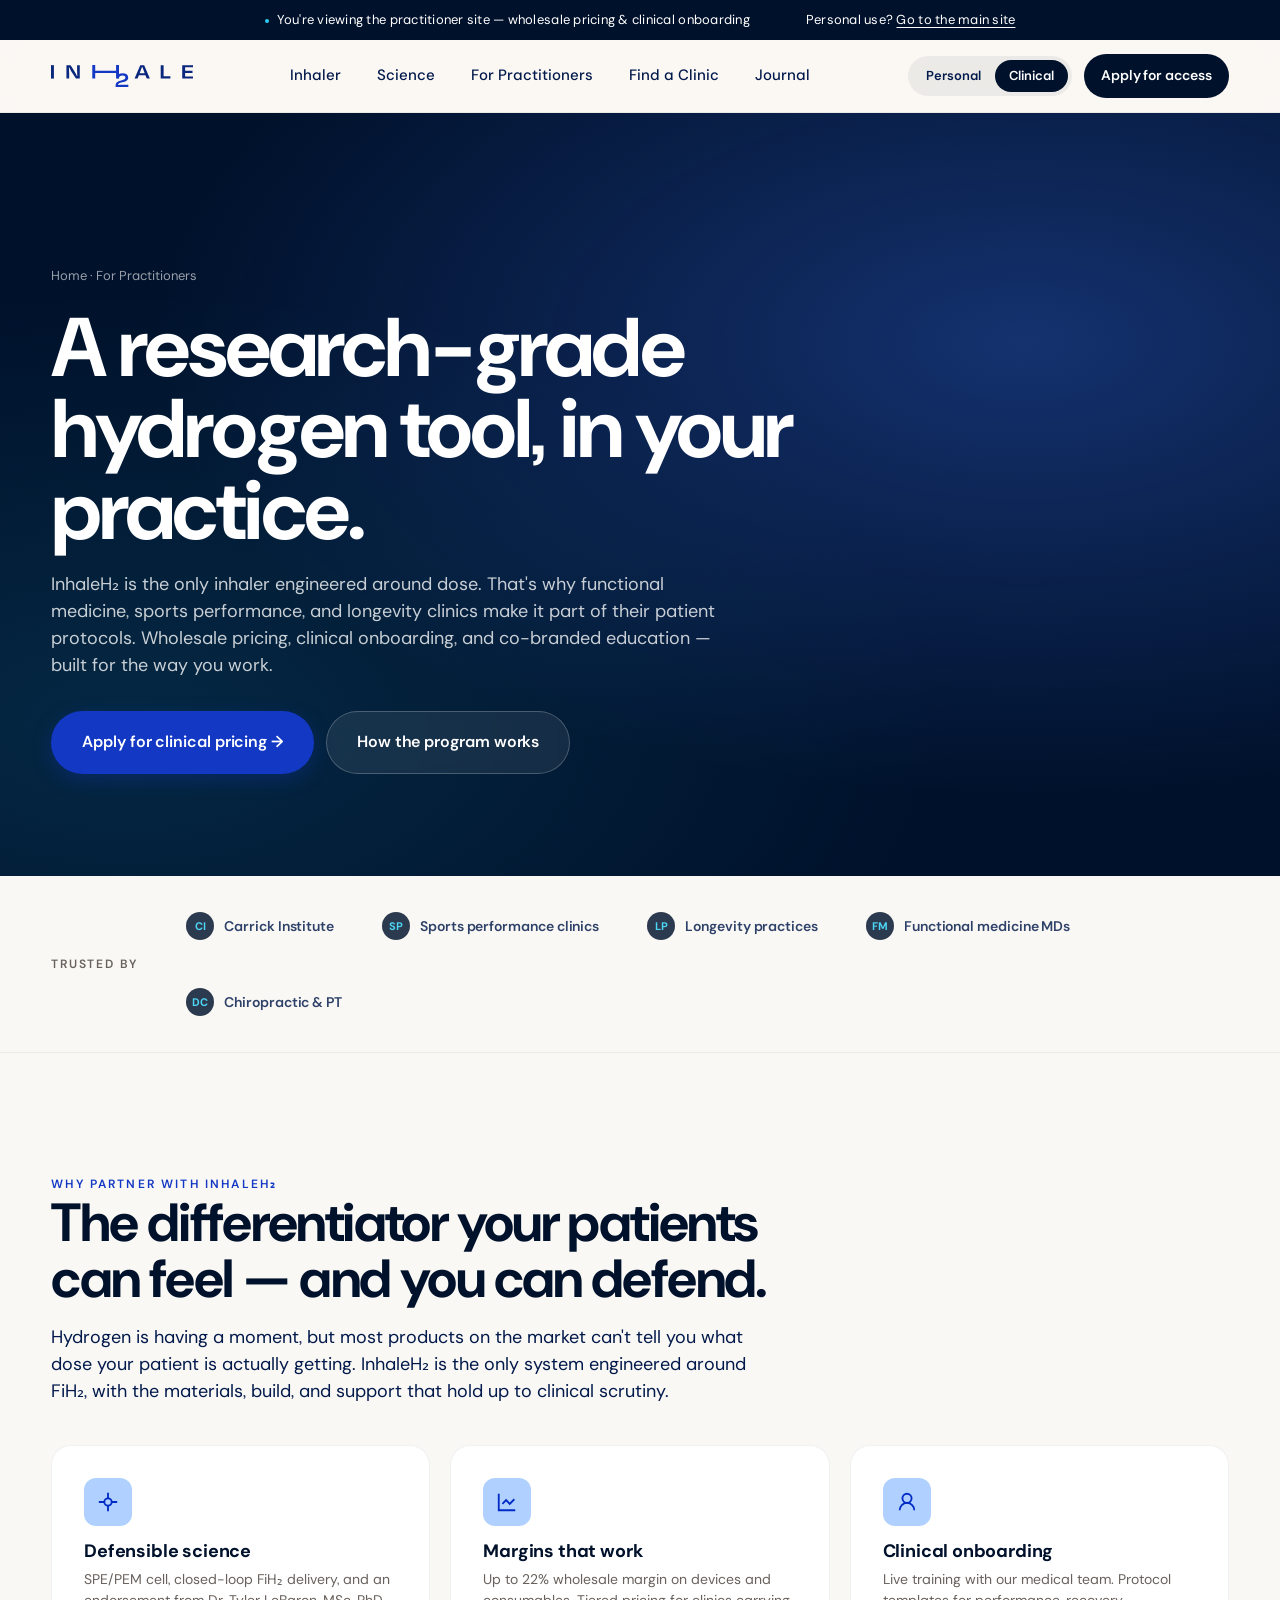
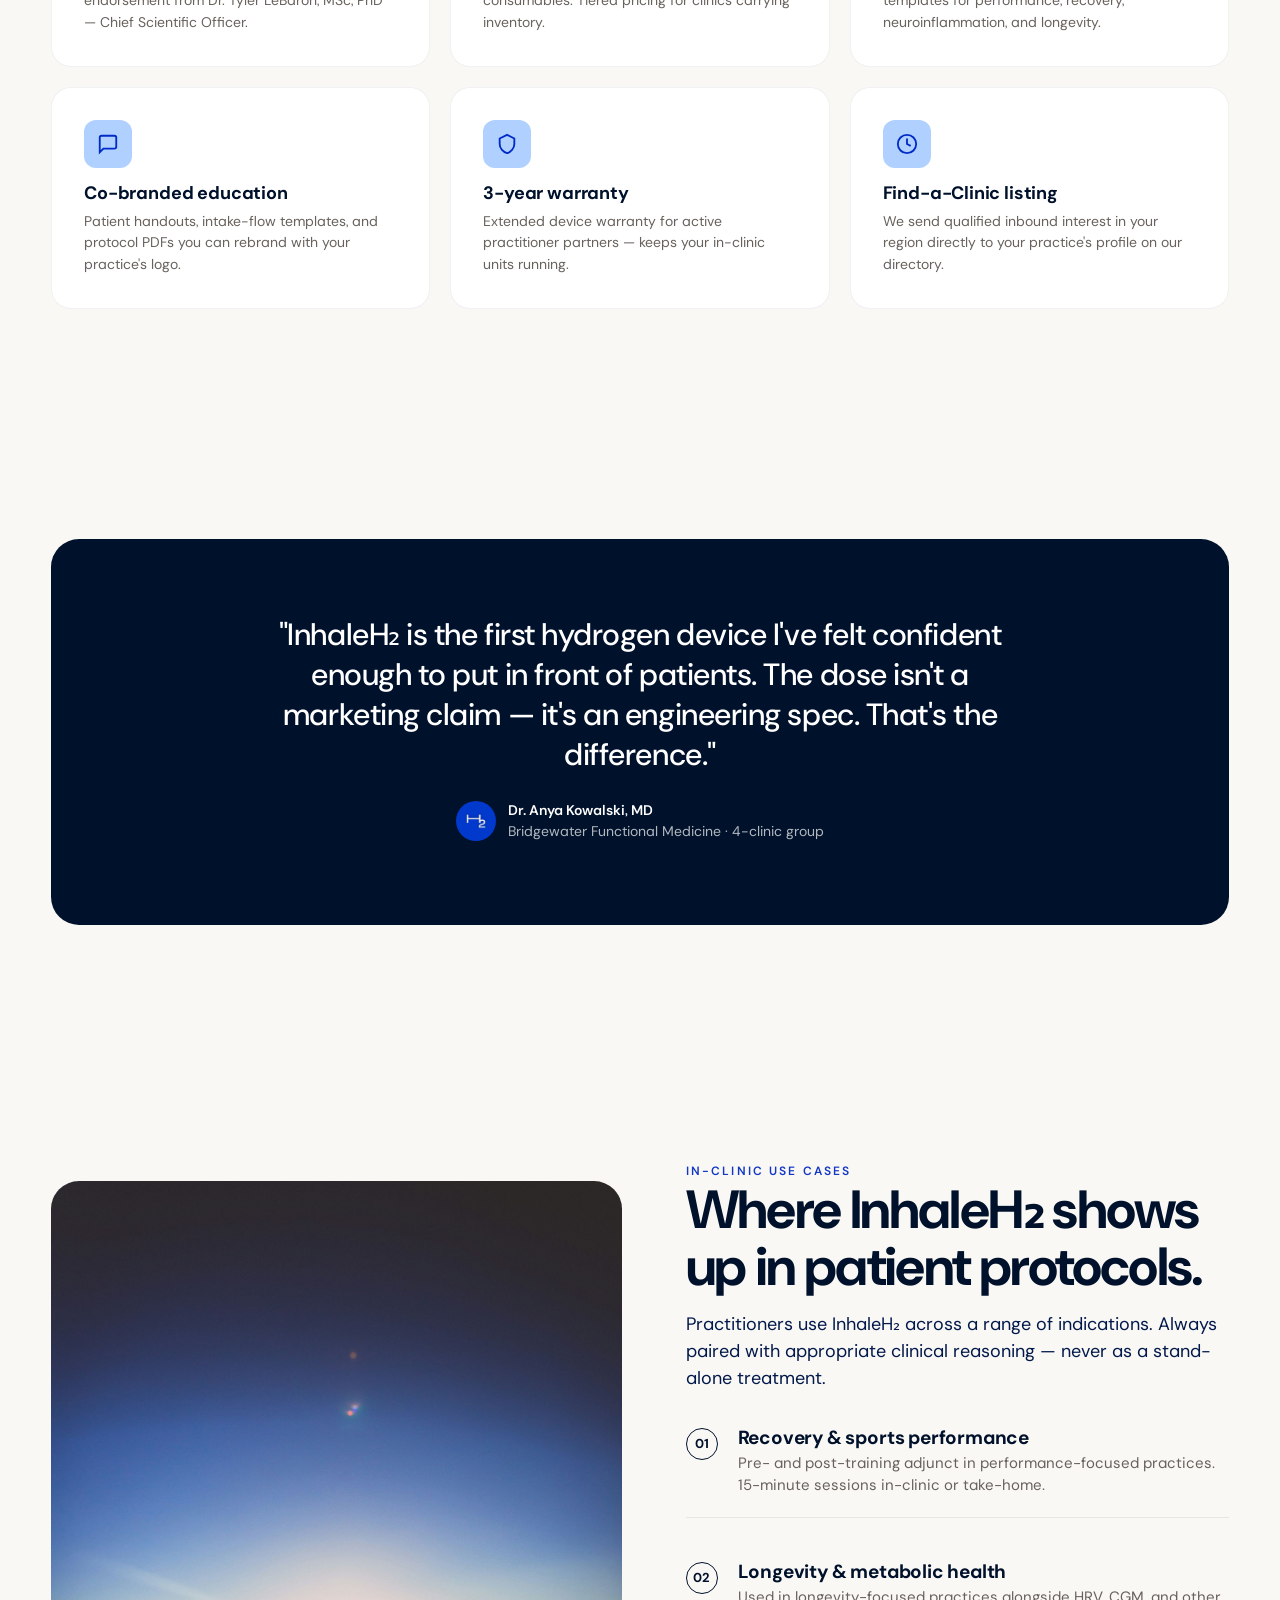
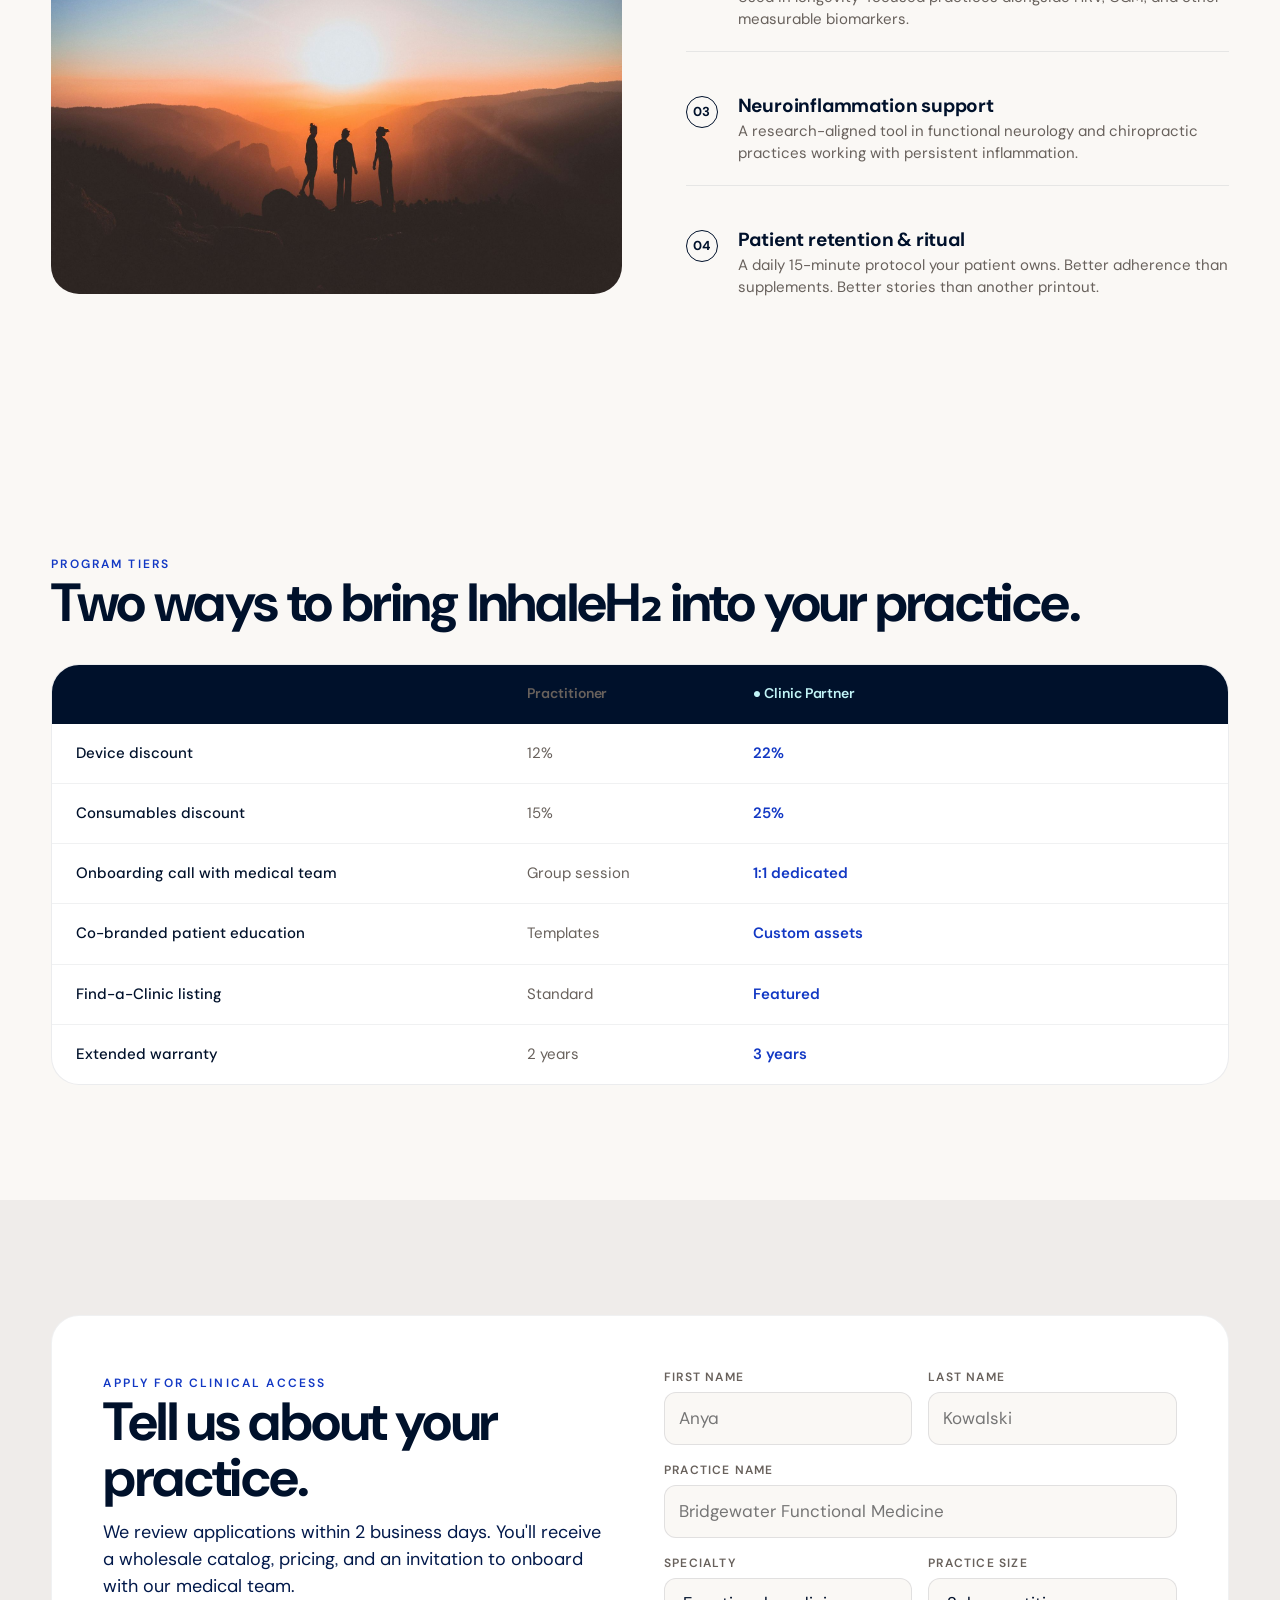
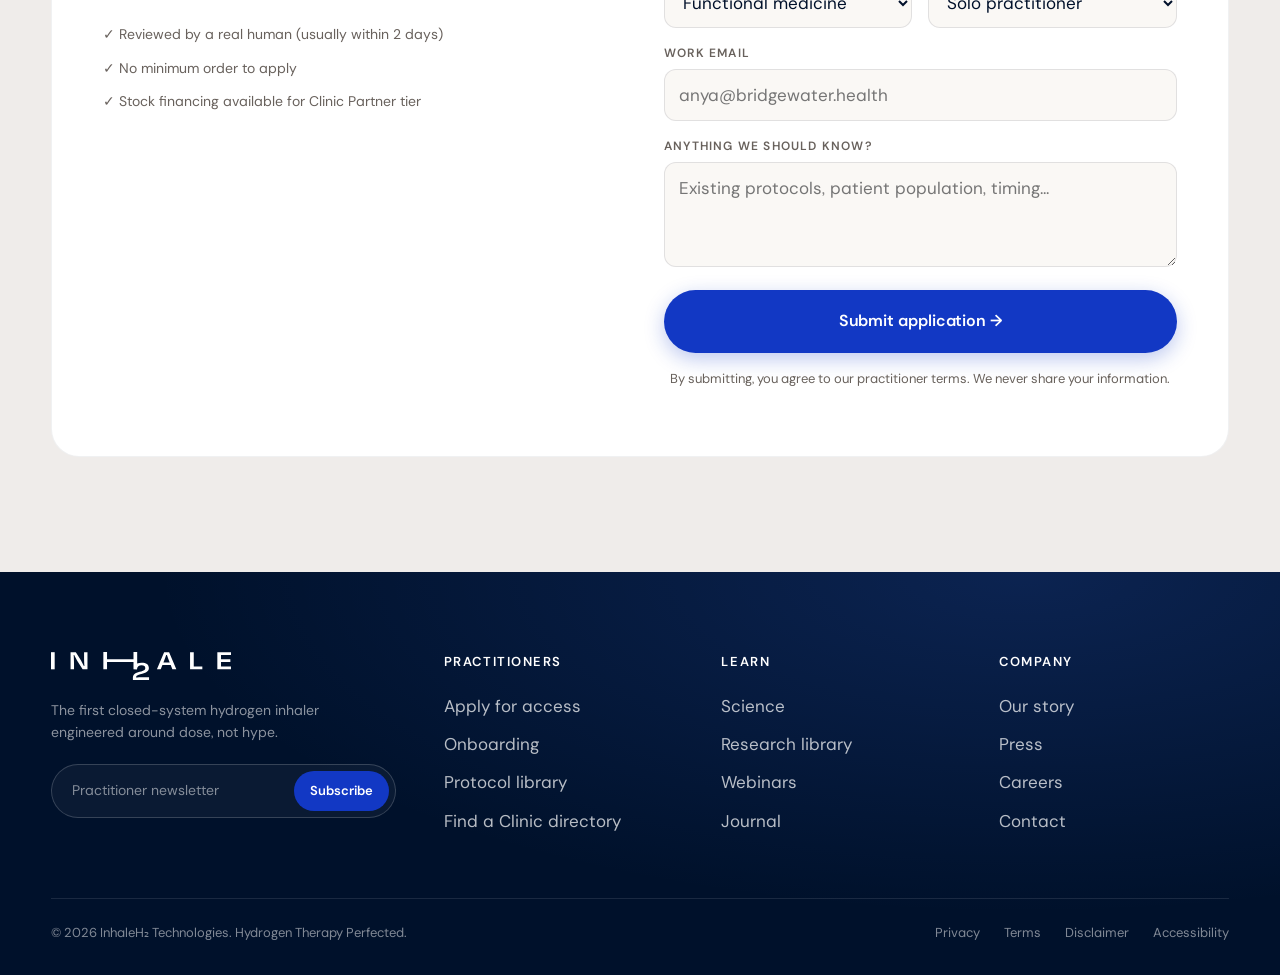
==== practitioners.html @ fd996b8e "Initial upload Initial upload" ====
<!doctype html>
<html lang="en">
<head>
<meta charset="utf-8" />
<title>For Practitioners — InhaleH₂</title>
<meta name="viewport" content="width=device-width, initial-scale=1" />
<meta name="description" content="A research-grade hydrogen inhaler for clinics, sports performance, and longevity practices. Wholesale pricing, clinical onboarding, and protocol support." />
<link rel="icon" type="image/svg+xml" href="assets/img/icon-blue.svg" />
<link rel="stylesheet" href="assets/css/style.css" />
</head>
<body>

<div class="announce">
  <div class="container announce-track">
    <span><span class="announce-dot"></span>You're viewing the practitioner site — wholesale pricing &amp; clinical onboarding</span>
    <span>Personal use? <a href="index.html">Go to the main site</a></span>
  </div>
</div>

<header class="nav">
  <div class="container nav-inner">
    <a class="nav-logo" href="index.html"><img src="assets/img/logo-color.svg" alt="InhaleH2" /></a>
    <nav class="nav-links">
      <a href="product.html">Inhaler</a>
      <a href="science.html">Science</a>
      <a href="practitioners.html">For Practitioners</a>
      <a href="#">Find a Clinic</a>
      <a href="#">Journal</a>
    </nav>
    <div class="nav-actions">
      <div class="audience-toggle">
        <button data-target="index.html">Personal</button>
        <button class="active" data-target="practitioners.html">Clinical</button>
      </div>
      <a class="btn btn--ink btn--sm" href="#apply">Apply for access</a>
    </div>
  </div>
</header>

<!-- Page hero -->
<section class="page-hero">
  <div class="container">
    <div class="breadcrumb"><a href="index.html">Home</a> · <span>For Practitioners</span></div>
    <h1>A research-grade hydrogen tool, in your practice.</h1>
    <p class="lead">InhaleH₂ is the only inhaler engineered around dose. That's why functional medicine, sports performance, and longevity clinics make it part of their patient protocols. Wholesale pricing, clinical onboarding, and co-branded education — built for the way you work.</p>
    <div style="display: flex; gap: 12px; margin-top: 32px; flex-wrap: wrap;">
      <a class="btn btn--primary btn--lg" href="#apply">Apply for clinical pricing →</a>
      <a class="btn btn--ghost-light btn--lg" href="#how">How the program works</a>
    </div>
  </div>
</section>

<!-- Trust strip -->
<section class="trust-strip">
  <div class="container trust-strip-inner">
    <div class="trust-strip-label">Trusted by</div>
    <div class="trust-logos">
      <div><span class="badge-mark">CI</span> Carrick Institute</div>
      <div><span class="badge-mark">SP</span> Sports performance clinics</div>
      <div><span class="badge-mark">LP</span> Longevity practices</div>
      <div><span class="badge-mark">FM</span> Functional medicine MDs</div>
      <div><span class="badge-mark">DC</span> Chiropractic &amp; PT</div>
    </div>
  </div>
</section>

<!-- Why partner -->
<section class="section" id="how">
  <div class="container">
    <div style="max-width: 720px;">
      <span class="eyebrow">Why partner with InhaleH₂</span>
      <h2>The differentiator your patients can feel — and you can defend.</h2>
      <p class="lead">Hydrogen is having a moment, but most products on the market can't tell you what dose your patient is actually getting. InhaleH₂ is the only system engineered around FiH₂, with the materials, build, and support that hold up to clinical scrutiny.</p>
    </div>
    <div class="value-grid">
      <div class="value-card">
        <div class="ico"><svg width="22" height="22" viewBox="0 0 24 24" fill="none" stroke="currentColor" stroke-width="2"><path d="M12 2v6M12 16v6M2 12h6M16 12h6"/><circle cx="12" cy="12" r="4"/></svg></div>
        <h4>Defensible science</h4>
        <p>SPE/PEM cell, closed-loop FiH₂ delivery, and an endorsement from Dr. Tyler LeBaron, MSc, PhD — Chief Scientific Officer.</p>
      </div>
      <div class="value-card">
        <div class="ico"><svg width="22" height="22" viewBox="0 0 24 24" fill="none" stroke="currentColor" stroke-width="2"><path d="M3 3v18h18"/><path d="M7 14l4-4 4 4 5-5"/></svg></div>
        <h4>Margins that work</h4>
        <p>Up to 22% wholesale margin on devices and consumables. Tiered pricing for clinics carrying inventory.</p>
      </div>
      <div class="value-card">
        <div class="ico"><svg width="22" height="22" viewBox="0 0 24 24" fill="none" stroke="currentColor" stroke-width="2"><circle cx="12" cy="8" r="5"/><path d="M20 21a8 8 0 0 0-16 0"/></svg></div>
        <h4>Clinical onboarding</h4>
        <p>Live training with our medical team. Protocol templates for performance, recovery, neuroinflammation, and longevity.</p>
      </div>
      <div class="value-card">
        <div class="ico"><svg width="22" height="22" viewBox="0 0 24 24" fill="none" stroke="currentColor" stroke-width="2"><path d="M21 15a2 2 0 0 1-2 2H7l-4 4V5a2 2 0 0 1 2-2h14a2 2 0 0 1 2 2z"/></svg></div>
        <h4>Co-branded education</h4>
        <p>Patient handouts, intake-flow templates, and protocol PDFs you can rebrand with your practice's logo.</p>
      </div>
      <div class="value-card">
        <div class="ico"><svg width="22" height="22" viewBox="0 0 24 24" fill="none" stroke="currentColor" stroke-width="2"><path d="M12 2 4 6v6c0 5 4 9 8 10 4-1 8-5 8-10V6z"/></svg></div>
        <h4>3-year warranty</h4>
        <p>Extended device warranty for active practitioner partners — keeps your in-clinic units running.</p>
      </div>
      <div class="value-card">
        <div class="ico"><svg width="22" height="22" viewBox="0 0 24 24" fill="none" stroke="currentColor" stroke-width="2"><circle cx="12" cy="12" r="10"/><path d="M12 6v6l4 2"/></svg></div>
        <h4>Find-a-Clinic listing</h4>
        <p>We send qualified inbound interest in your region directly to your practice's profile on our directory.</p>
      </div>
    </div>
  </div>
</section>

<!-- Case quote -->
<section class="section">
  <div class="container">
    <div class="case-quote">
      <p class="q">"InhaleH₂ is the first hydrogen device I've felt confident enough to put in front of patients. The dose isn't a marketing claim — it's an engineering spec. That's the difference."</p>
      <div class="who">
        <img src="assets/img/profile-2.jpg" alt="" />
        <div style="text-align: left;">
          <div style="color: #fff; font-weight: 600;">Dr. Anya Kowalski, MD</div>
          <div>Bridgewater Functional Medicine · 4-clinic group</div>
        </div>
      </div>
    </div>
  </div>
</section>

<!-- ROI / In-clinic use cases -->
<section class="section problem">
  <div class="container problem-grid">
    <div class="problem-image">
      <img src="assets/img/atm-people-1.jpg" alt="Clinical setting" />
    </div>
    <div>
      <span class="eyebrow">In-clinic use cases</span>
      <h2>Where InhaleH₂ shows up in patient protocols.</h2>
      <p class="lead">Practitioners use InhaleH₂ across a range of indications. Always paired with appropriate clinical reasoning — never as a stand-alone treatment.</p>
      <div class="problem-points">
        <div class="pt"><span class="num">01</span><div><h4>Recovery &amp; sports performance</h4><p>Pre- and post-training adjunct in performance-focused practices. 15-minute sessions in-clinic or take-home.</p></div></div>
        <div class="pt"><span class="num">02</span><div><h4>Longevity &amp; metabolic health</h4><p>Used in longevity-focused practices alongside HRV, CGM, and other measurable biomarkers.</p></div></div>
        <div class="pt"><span class="num">03</span><div><h4>Neuroinflammation support</h4><p>A research-aligned tool in functional neurology and chiropractic practices working with persistent inflammation.</p></div></div>
        <div class="pt"><span class="num">04</span><div><h4>Patient retention &amp; ritual</h4><p>A daily 15-minute protocol your patient owns. Better adherence than supplements. Better stories than another printout.</p></div></div>
      </div>
    </div>
  </div>
</section>

<!-- Program tiers -->
<section class="section compare">
  <div class="container">
    <span class="eyebrow">Program tiers</span>
    <h2>Two ways to bring InhaleH₂ into your practice.</h2>
    <div class="compare-table" style="margin-top: var(--s-8);">
      <div class="compare-row compare-head">
        <div class="compare-cell">&nbsp;</div>
        <div class="compare-cell">Practitioner</div>
        <div class="compare-cell ours">● Clinic Partner</div>
        <div class="compare-cell">&nbsp;</div>
      </div>
      <div class="compare-row">
        <div class="compare-cell feature">Device discount</div>
        <div class="compare-cell">12%</div>
        <div class="compare-cell win">22%</div>
        <div class="compare-cell"></div>
      </div>
      <div class="compare-row">
        <div class="compare-cell feature">Consumables discount</div>
        <div class="compare-cell">15%</div>
        <div class="compare-cell win">25%</div>
        <div class="compare-cell"></div>
      </div>
      <div class="compare-row">
        <div class="compare-cell feature">Onboarding call with medical team</div>
        <div class="compare-cell">Group session</div>
        <div class="compare-cell win">1:1 dedicated</div>
        <div class="compare-cell"></div>
      </div>
      <div class="compare-row">
        <div class="compare-cell feature">Co-branded patient education</div>
        <div class="compare-cell">Templates</div>
        <div class="compare-cell win">Custom assets</div>
        <div class="compare-cell"></div>
      </div>
      <div class="compare-row">
        <div class="compare-cell feature">Find-a-Clinic listing</div>
        <div class="compare-cell">Standard</div>
        <div class="compare-cell win">Featured</div>
        <div class="compare-cell"></div>
      </div>
      <div class="compare-row">
        <div class="compare-cell feature">Extended warranty</div>
        <div class="compare-cell">2 years</div>
        <div class="compare-cell win">3 years</div>
        <div class="compare-cell"></div>
      </div>
    </div>
  </div>
</section>

<!-- Apply form -->
<section class="section apply" id="apply">
  <div class="container">
    <div class="apply-card">
      <div>
        <span class="eyebrow">Apply for clinical access</span>
        <h2>Tell us about your practice.</h2>
        <p class="lead">We review applications within 2 business days. You'll receive a wholesale catalog, pricing, and an invitation to onboard with our medical team.</p>
        <div style="margin-top: var(--s-6); display: grid; gap: var(--s-3); font-size: 14px; color: var(--slate);">
          <div>✓ Reviewed by a real human (usually within 2 days)</div>
          <div>✓ No minimum order to apply</div>
          <div>✓ Stock financing available for Clinic Partner tier</div>
        </div>
      </div>
      <form class="apply-form">
        <div class="row-2">
          <div class="field">
            <label>First name</label>
            <input type="text" placeholder="Anya" />
          </div>
          <div class="field">
            <label>Last name</label>
            <input type="text" placeholder="Kowalski" />
          </div>
        </div>
        <div class="field">
          <label>Practice name</label>
          <input type="text" placeholder="Bridgewater Functional Medicine" />
        </div>
        <div class="row-2">
          <div class="field">
            <label>Specialty</label>
            <select>
              <option>Functional medicine</option>
              <option>Sports medicine / performance</option>
              <option>Chiropractic / Physical therapy</option>
              <option>Naturopathy</option>
              <option>Longevity / Anti-aging</option>
              <option>Other</option>
            </select>
          </div>
          <div class="field">
            <label>Practice size</label>
            <select>
              <option>Solo practitioner</option>
              <option>2–5 providers</option>
              <option>6–15 providers</option>
              <option>15+ providers</option>
            </select>
          </div>
        </div>
        <div class="field">
          <label>Work email</label>
          <input type="email" placeholder="anya@bridgewater.health" />
        </div>
        <div class="field">
          <label>Anything we should know?</label>
          <textarea rows="3" placeholder="Existing protocols, patient population, timing..."></textarea>
        </div>
        <button class="btn btn--primary btn--lg" style="justify-content: center;">Submit application →</button>
        <p class="small" style="text-align: center; color: var(--slate);">By submitting, you agree to our practitioner terms. We never share your information.</p>
      </form>
    </div>
  </div>
</section>

<footer class="footer">
  <div class="container footer-inner">
    <div class="footer-top">
      <div class="footer-brand">
        <img src="assets/img/logo-white.svg" alt="InhaleH2" />
        <p>The first closed-system hydrogen inhaler engineered around dose, not hype.</p>
        <div class="newsletter"><input type="email" placeholder="Practitioner newsletter" /><button>Subscribe</button></div>
      </div>
      <div class="footer-col"><h5>Practitioners</h5><ul><li><a href="#apply">Apply for access</a></li><li><a href="#">Onboarding</a></li><li><a href="#">Protocol library</a></li><li><a href="#">Find a Clinic directory</a></li></ul></div>
      <div class="footer-col"><h5>Learn</h5><ul><li><a href="science.html">Science</a></li><li><a href="#">Research library</a></li><li><a href="#">Webinars</a></li><li><a href="#">Journal</a></li></ul></div>
      <div class="footer-col"><h5>Company</h5><ul><li><a href="#">Our story</a></li><li><a href="#">Press</a></li><li><a href="#">Careers</a></li><li><a href="#">Contact</a></li></ul></div>
    </div>
    <div class="footer-bottom">
      <div>© 2026 InhaleH₂ Technologies. Hydrogen Therapy Perfected.</div>
      <div class="legal"><a href="#">Privacy</a><a href="#">Terms</a><a href="#">Disclaimer</a><a href="#">Accessibility</a></div>
    </div>
  </div>
</footer>

<script src="assets/js/site.js"></script>
</body>
</html>
---- assets/css/style.css ----
/* ============================================================
   InhaleH2 — Mockup Stylesheet
   Brand colors and type from official InhaleH2 brand system.
   ============================================================ */

/* -------- Fonts -------- */
@font-face {
  font-family: "DM Sans";
  src: url("../fonts/DMSans.ttf") format("truetype-variations");
  font-weight: 100 1000;
  font-style: normal;
  font-display: swap;
}
@font-face {
  font-family: "DM Sans";
  src: url("../fonts/DMSans-Italic.ttf") format("truetype-variations");
  font-weight: 100 1000;
  font-style: italic;
  font-display: swap;
}

/* -------- Design Tokens -------- */
:root {
  /* Primary palette */
  --blue-100: #B0D0FF;
  --blue-200: #528CFF;
  --blue-400: #4077FF;
  --blue-500: #1238C4;
  --blue-600: #124BFF;
  --blue-700: #002BC6;
  --blue-800: #09277C;
  --blue-900: #02194B;
  --blue-950: #00112B;

  /* Secondary lights */
  --mint:    #C1F4F7;
  --sky:     #B0D0FF;
  --lilac:   #D5B8FF;
  --peach:   #FFDACA;
  --tan:     #EFECEA;

  /* Accents */
  --cyan:    #27CEF4;
  --violet:  #9F5CFF;
  --orange:  #FF9864;
  --rust:    #FF722C;

  /* Neutrals */
  --ink:     #00112B;
  --ink-2:   #02194B;
  --slate:   #68615C;
  --warm-gray: #D1CCC9;
  --paper:   #FAF8F5;
  --paper-2: #EFECEA;
  --white:   #FFFFFF;

  /* Type */
  --font-sans: "DM Sans", "Inter", -apple-system, BlinkMacSystemFont, "Segoe UI", Helvetica, Arial, sans-serif;
  --font-display: "DM Sans", "Inter", -apple-system, BlinkMacSystemFont, "Segoe UI", Helvetica, Arial, sans-serif;

  /* Spacing scale (4pt grid) */
  --s-1: 4px;
  --s-2: 8px;
  --s-3: 12px;
  --s-4: 16px;
  --s-5: 20px;
  --s-6: 24px;
  --s-8: 32px;
  --s-10: 40px;
  --s-12: 48px;
  --s-16: 64px;
  --s-20: 80px;
  --s-24: 96px;
  --s-32: 128px;

  /* Layout */
  --max-w: 1440px;
  --container: min(1320px, 92vw);
  --radius-sm: 6px;
  --radius: 12px;
  --radius-lg: 20px;
  --radius-xl: 28px;
  --radius-pill: 999px;

  /* Motion */
  --ease: cubic-bezier(.2,.7,.2,1);
  --t-fast: 160ms;
  --t-med: 280ms;
  --t-slow: 600ms;

  /* Shadows */
  --shadow-sm: 0 2px 8px rgba(0,17,43,.06);
  --shadow:    0 8px 28px rgba(0,17,43,.10);
  --shadow-lg: 0 24px 80px rgba(0,17,43,.18);
}

/* -------- Reset -------- */
*, *::before, *::after { box-sizing: border-box; }
html { -webkit-text-size-adjust: 100%; scroll-behavior: smooth; }
body {
  margin: 0;
  font-family: var(--font-sans);
  font-size: 17px;
  line-height: 1.55;
  color: var(--ink);
  background: var(--paper);
  font-feature-settings: "ss01", "ss02", "cv11";
  -webkit-font-smoothing: antialiased;
  text-rendering: optimizeLegibility;
}
img, video { max-width: 100%; height: auto; display: block; }
a { color: inherit; text-decoration: none; }
button { font: inherit; cursor: pointer; border: 0; background: none; color: inherit; }
input, select, textarea { font: inherit; color: inherit; }

/* -------- Typography -------- */
.eyebrow {
  font-size: 12px;
  font-weight: 600;
  letter-spacing: .18em;
  text-transform: uppercase;
  color: var(--blue-500);
}
h1, h2, h3, h4 {
  font-family: var(--font-display);
  font-weight: 700;
  letter-spacing: -.02em;
  line-height: 1.05;
  margin: 0 0 var(--s-4);
  color: var(--ink);
}
h1 { font-size: clamp(40px, 6.5vw, 96px); letter-spacing: -.035em; line-height: .98; }
h2 { font-size: clamp(32px, 4.2vw, 64px); letter-spacing: -.03em; }
h3 { font-size: clamp(22px, 2vw, 32px); }
h4 { font-size: 18px; letter-spacing: -.01em; }
p  { margin: 0 0 var(--s-4); }
.lead { font-size: clamp(18px, 1.4vw, 22px); color: var(--ink-2); line-height: 1.5; }
.small { font-size: 13px; color: var(--slate); }

.italic-display {
  font-style: italic;
  font-weight: 500;
  letter-spacing: -.025em;
}

/* -------- Containers -------- */
.container { width: var(--container); margin-inline: auto; }
.section { padding-block: clamp(64px, 9vw, 140px); }
.section--tight { padding-block: clamp(48px, 6vw, 96px); }

/* -------- Buttons -------- */
.btn {
  display: inline-flex;
  align-items: center;
  gap: var(--s-2);
  padding: 14px 22px;
  border-radius: var(--radius-pill);
  font-weight: 600;
  font-size: 15px;
  letter-spacing: -.005em;
  transition: transform var(--t-fast) var(--ease), background var(--t-fast), color var(--t-fast), box-shadow var(--t-fast);
  white-space: nowrap;
  border: 1px solid transparent;
}
.btn:hover { transform: translateY(-1px); }
.btn:active { transform: translateY(0); }
.btn--primary {
  background: var(--blue-500);
  color: #fff;
  box-shadow: 0 6px 20px rgba(18,56,196,.28);
}
.btn--primary:hover { background: var(--blue-700); }
.btn--ink {
  background: var(--ink);
  color: #fff;
}
.btn--ink:hover { background: var(--blue-900); }
.btn--ghost {
  background: transparent;
  color: var(--ink);
  border-color: rgba(0,17,43,.14);
}
.btn--ghost:hover { background: var(--ink); color: #fff; border-color: var(--ink); }
.btn--ghost-light {
  background: rgba(255,255,255,.08);
  color: #fff;
  border-color: rgba(255,255,255,.22);
  backdrop-filter: blur(6px);
}
.btn--ghost-light:hover { background: rgba(255,255,255,.18); }
.btn--lg { padding: 18px 30px; font-size: 16px; }
.btn--sm { padding: 10px 16px; font-size: 14px; }

.btn .arrow { transition: transform var(--t-fast) var(--ease); }
.btn:hover .arrow { transform: translateX(3px); }

/* -------- Announcement bar -------- */
.announce {
  background: var(--ink);
  color: #fff;
  font-size: 13px;
  letter-spacing: .02em;
  padding: 10px 0;
  text-align: center;
  position: relative;
  z-index: 30;
}
.announce a { text-decoration: underline; text-underline-offset: 3px; }
.announce-track { display: flex; gap: 56px; justify-content: center; align-items: center; flex-wrap: wrap; }
.announce-dot { width: 4px; height: 4px; border-radius: 50%; background: var(--cyan); display: inline-block; margin-right: 8px; vertical-align: middle; }

/* -------- Navigation -------- */
.nav {
  position: sticky;
  top: 0;
  z-index: 25;
  background: rgba(250, 248, 245, .82);
  backdrop-filter: saturate(140%) blur(12px);
  border-bottom: 1px solid rgba(0,17,43,.06);
}
.nav-inner {
  display: grid;
  grid-template-columns: auto 1fr auto;
  align-items: center;
  gap: var(--s-8);
  padding: 14px 0;
}
.nav-logo img { height: 22px; width: auto; }
.nav-links {
  display: flex;
  gap: var(--s-8);
  justify-content: center;
  font-size: 15px;
  font-weight: 500;
}
.nav-links a {
  position: relative;
  padding: 6px 2px;
  color: var(--ink-2);
  transition: color var(--t-fast);
}
.nav-links a:hover { color: var(--blue-500); }
.nav-links a.has-mega::after {
  content: ""; display: inline-block; margin-left: 6px;
  width: 6px; height: 6px; border-right: 1.5px solid currentColor; border-bottom: 1.5px solid currentColor;
  transform: rotate(45deg) translateY(-3px);
}
.nav-actions {
  display: flex;
  gap: var(--s-3);
  align-items: center;
}
.audience-toggle {
  display: inline-flex;
  background: rgba(0,17,43,.06);
  border-radius: var(--radius-pill);
  padding: 4px;
  font-size: 13px;
  font-weight: 600;
}
.audience-toggle button {
  padding: 6px 14px;
  border-radius: var(--radius-pill);
  color: var(--ink-2);
  transition: background var(--t-fast), color var(--t-fast);
}
.audience-toggle button.active {
  background: var(--ink);
  color: #fff;
}
.icon-btn {
  width: 38px; height: 38px;
  border-radius: 50%;
  display: inline-flex; align-items: center; justify-content: center;
  background: rgba(0,17,43,.04);
  transition: background var(--t-fast);
  position: relative;
}
.icon-btn:hover { background: rgba(0,17,43,.10); }
.icon-btn .badge {
  position: absolute; top: -3px; right: -3px;
  background: var(--blue-500); color: #fff;
  width: 18px; height: 18px; border-radius: 50%;
  font-size: 11px; font-weight: 700;
  display: flex; align-items: center; justify-content: center;
  border: 2px solid var(--paper);
}

/* -------- Hero -------- */
.hero {
  position: relative;
  min-height: clamp(640px, 92vh, 980px);
  overflow: hidden;
  color: #fff;
  background: var(--blue-950);
  isolation: isolate;
}
.hero-video {
  position: absolute; inset: 0;
  width: 100%; height: 100%;
  object-fit: cover;
  z-index: -2;
}
.hero-overlay {
  position: absolute; inset: 0;
  background:
    linear-gradient(180deg, rgba(0,17,43,.20) 0%, rgba(0,17,43,.08) 30%, rgba(0,17,43,.78) 100%),
    radial-gradient(ellipse at 80% 10%, rgba(64,119,255,.35) 0%, transparent 60%);
  z-index: -1;
}
.hero-inner {
  display: grid;
  grid-template-rows: 1fr auto;
  min-height: clamp(640px, 92vh, 980px);
  padding-block: 88px 56px;
}
.hero-copy { align-self: end; max-width: 920px; }
.hero h1 {
  color: #fff;
  font-weight: 600;
}
.hero h1 em { font-weight: 500; color: var(--mint); font-style: italic; }
.hero-sub {
  font-size: clamp(16px, 1.2vw, 20px);
  color: rgba(255,255,255,.82);
  max-width: 620px;
  margin-bottom: var(--s-8);
}
.hero-ctas { display: flex; gap: var(--s-3); flex-wrap: wrap; }
.hero-foot {
  display: grid;
  grid-template-columns: 2fr 1fr;
  gap: var(--s-8);
  align-items: end;
  margin-top: var(--s-12);
  padding-top: var(--s-6);
  border-top: 1px solid rgba(255,255,255,.18);
}
.hero-stats {
  display: grid;
  grid-template-columns: repeat(3, 1fr);
  gap: var(--s-8);
}
.hero-stat .num {
  display: block;
  font-size: clamp(28px, 2.6vw, 44px);
  font-weight: 600;
  letter-spacing: -.03em;
  line-height: 1;
  margin-bottom: 4px;
}
.hero-stat .label {
  font-size: 13px;
  color: rgba(255,255,255,.7);
  letter-spacing: .02em;
}
.hero-meta { font-size: 13px; color: rgba(255,255,255,.7); justify-self: end; text-align: right; }

/* -------- Marquee / pillars -------- */
.pillars {
  background: var(--ink);
  color: #fff;
  padding: 24px 0;
  overflow: hidden;
  border-block: 1px solid rgba(255,255,255,.08);
}
.pillars-track {
  display: flex;
  gap: 80px;
  font-size: clamp(28px, 4vw, 56px);
  font-weight: 600;
  letter-spacing: -.02em;
  white-space: nowrap;
  animation: marquee 40s linear infinite;
}
.pillars-track span { display: inline-flex; align-items: center; gap: 80px; }
.pillars-track .dot { width: 12px; height: 12px; background: var(--cyan); border-radius: 50%; }
.pillars-track .pill {
  font-style: italic;
  font-weight: 400;
  color: var(--mint);
}
@keyframes marquee {
  from { transform: translateX(0); }
  to   { transform: translateX(-50%); }
}

/* -------- Trust strip -------- */
.trust-strip {
  background: var(--paper);
  padding: 36px 0;
  border-bottom: 1px solid rgba(0,17,43,.06);
}
.trust-strip-inner {
  display: grid;
  grid-template-columns: auto 1fr;
  gap: var(--s-12);
  align-items: center;
}
.trust-strip-label {
  font-size: 12px;
  letter-spacing: .15em;
  text-transform: uppercase;
  color: var(--slate);
  font-weight: 600;
}
.trust-logos {
  display: flex;
  gap: var(--s-12);
  flex-wrap: wrap;
  align-items: center;
  font-size: 14px;
  color: var(--ink-2);
  font-weight: 600;
  letter-spacing: -.005em;
}
.trust-logos > div {
  display: flex; align-items: center; gap: 10px;
  opacity: .82;
}
.trust-logos .badge-mark {
  width: 28px; height: 28px; border-radius: 50%;
  background: var(--ink);
  color: var(--cyan);
  font-size: 11px; font-weight: 700;
  display: inline-flex; align-items: center; justify-content: center;
}

/* -------- Section: Problem framed -------- */
.problem {
  background: var(--paper);
  position: relative;
}
.problem-grid {
  display: grid;
  grid-template-columns: 1.05fr 1fr;
  gap: var(--s-16);
  align-items: center;
}
.problem-image {
  border-radius: var(--radius-xl);
  overflow: hidden;
  position: relative;
  aspect-ratio: 4/5;
  background: var(--ink);
}
.problem-image img { width: 100%; height: 100%; object-fit: cover; }
.problem-points { display: grid; gap: var(--s-6); }
.problem-points .pt {
  display: grid;
  grid-template-columns: 36px 1fr;
  gap: var(--s-4);
  align-items: start;
  padding: var(--s-5) 0;
  border-bottom: 1px solid rgba(0,17,43,.08);
}
.problem-points .pt:last-child { border-bottom: 0; }
.problem-points .pt .num {
  width: 32px; height: 32px; border-radius: 50%;
  border: 1.5px solid var(--ink);
  display: inline-flex; align-items: center; justify-content: center;
  font-size: 13px; font-weight: 700;
}
.problem-points .pt h4 { margin-bottom: 4px; font-size: 19px; }
.problem-points .pt p { color: var(--slate); margin: 0; font-size: 15px; line-height: 1.5; }

/* -------- Product showcase -------- */
.showcase {
  background: linear-gradient(180deg, var(--paper) 0%, var(--paper-2) 100%);
  position: relative;
  overflow: hidden;
}
.showcase-head {
  display: grid;
  grid-template-columns: 1fr auto;
  align-items: end;
  gap: var(--s-8);
  margin-bottom: var(--s-12);
}
.showcase-head h2 { max-width: 720px; margin: 0; }
.showcase-grid {
  display: grid;
  grid-template-columns: 1.4fr 1fr;
  gap: var(--s-6);
}
.showcase-card {
  border-radius: var(--radius-xl);
  overflow: hidden;
  position: relative;
  min-height: 480px;
  background: var(--ink);
  color: #fff;
  display: flex;
  flex-direction: column;
  justify-content: flex-end;
  padding: var(--s-10);
  isolation: isolate;
}
.showcase-card .bg {
  position: absolute; inset: 0; z-index: -2;
  width: 100%; height: 100%;
  object-fit: cover;
}
.showcase-card::after {
  content: ""; position: absolute; inset: 0; z-index: -1;
  background: linear-gradient(180deg, rgba(0,17,43,0) 30%, rgba(0,17,43,.85) 100%);
}
.showcase-card .eyebrow { color: var(--mint); }
.showcase-card h3 { color: #fff; margin-bottom: var(--s-3); }
.showcase-card p { color: rgba(255,255,255,.78); margin: 0 0 var(--s-5); max-width: 420px; }
.showcase-card .link {
  display: inline-flex; gap: 8px; align-items: center;
  font-weight: 600; font-size: 14px;
  border-bottom: 1px solid currentColor; padding-bottom: 2px; align-self: start;
}
.showcase-tall { grid-row: span 2; min-height: 980px; }

/* -------- Science explainer -------- */
.science {
  background: var(--ink);
  color: #fff;
  position: relative;
  overflow: hidden;
}
.science::before {
  content: ""; position: absolute; inset: 0;
  background: radial-gradient(ellipse at 70% 40%, rgba(64,119,255,.25), transparent 60%),
              radial-gradient(ellipse at 20% 80%, rgba(39,206,244,.18), transparent 60%);
  pointer-events: none;
}
.science-inner { position: relative; z-index: 1; }
.science h2 { color: #fff; max-width: 900px; }
.science .lead { color: rgba(255,255,255,.78); max-width: 760px; margin-bottom: var(--s-12); }
.science-grid {
  display: grid;
  grid-template-columns: repeat(3, 1fr);
  gap: var(--s-6);
  margin-top: var(--s-10);
}
.science-card {
  background: rgba(255,255,255,.04);
  border: 1px solid rgba(255,255,255,.08);
  border-radius: var(--radius-lg);
  padding: var(--s-8);
  transition: background var(--t-med), border-color var(--t-med), transform var(--t-med);
}
.science-card:hover { background: rgba(255,255,255,.07); border-color: rgba(64,119,255,.4); transform: translateY(-4px); }
.science-card .num {
  font-size: 13px; letter-spacing: .14em; text-transform: uppercase;
  color: var(--mint); margin-bottom: var(--s-6); font-weight: 600;
}
.science-card h4 { color: #fff; font-size: 22px; margin-bottom: var(--s-3); }
.science-card p { color: rgba(255,255,255,.72); font-size: 15px; margin: 0; }

/* -------- Compare table (vs alternatives) -------- */
.compare {
  background: var(--paper);
}
.compare-table {
  border-radius: var(--radius-xl);
  overflow: hidden;
  border: 1px solid rgba(0,17,43,.08);
  background: #fff;
  margin-top: var(--s-8);
}
.compare-row {
  display: grid;
  grid-template-columns: 2fr 1fr 1fr 1fr;
  align-items: center;
  padding: 18px 24px;
  border-bottom: 1px solid rgba(0,17,43,.06);
  font-size: 15px;
}
.compare-row:last-child { border-bottom: 0; }
.compare-head {
  background: var(--ink);
  color: #fff;
  font-weight: 600;
  font-size: 14px;
  letter-spacing: -.005em;
}
.compare-head .ours {
  color: var(--mint);
  display: inline-flex; align-items: center; gap: 8px;
}
.compare-cell { display: flex; align-items: center; gap: 8px; color: var(--slate); }
.compare-cell.feature { color: var(--ink); font-weight: 500; }
.compare-cell.win { color: var(--blue-500); font-weight: 600; }

/* -------- Reviews -------- */
.reviews {
  background: var(--paper-2);
}
.reviews-head {
  display: flex; justify-content: space-between; align-items: end;
  margin-bottom: var(--s-10); gap: var(--s-8); flex-wrap: wrap;
}
.reviews-stats { display: flex; gap: var(--s-8); align-items: center; }
.stars { color: var(--rust); letter-spacing: 2px; font-size: 18px; }
.reviews-grid {
  display: grid;
  grid-template-columns: repeat(3, 1fr);
  gap: var(--s-6);
}
.review-card {
  background: #fff;
  border-radius: var(--radius-lg);
  padding: var(--s-8);
  border: 1px solid rgba(0,17,43,.06);
  display: flex; flex-direction: column; gap: var(--s-5);
}
.review-card .quote {
  font-size: 18px;
  line-height: 1.45;
  color: var(--ink);
  letter-spacing: -.01em;
  margin: 0;
  flex: 1;
}
.review-meta { display: flex; align-items: center; gap: var(--s-3); }
.review-meta img {
  width: 44px; height: 44px; border-radius: 50%; object-fit: cover;
}
.review-meta .who { font-weight: 600; font-size: 14px; }
.review-meta .role { font-size: 12px; color: var(--slate); }

/* -------- B2B band -------- */
.b2b-band {
  background: linear-gradient(135deg, var(--blue-950) 0%, var(--blue-800) 60%, var(--blue-500) 100%);
  color: #fff;
  border-radius: var(--radius-xl);
  padding: var(--s-16);
  position: relative;
  overflow: hidden;
}
.b2b-band-grid {
  display: grid; grid-template-columns: 1.2fr 1fr; gap: var(--s-12);
  align-items: center;
}
.b2b-band h2 { color: #fff; max-width: 540px; }
.b2b-band .small-list { display: grid; gap: var(--s-3); margin: var(--s-6) 0 var(--s-8); }
.b2b-band .small-list .item {
  display: grid; grid-template-columns: 22px 1fr; gap: var(--s-3); align-items: start;
  font-size: 15px; color: rgba(255,255,255,.85);
}
.b2b-band .small-list .check {
  width: 22px; height: 22px; border-radius: 50%;
  background: rgba(255,255,255,.12);
  display: inline-flex; align-items: center; justify-content: center; color: var(--mint);
}
.b2b-card {
  background: rgba(255,255,255,.06);
  border: 1px solid rgba(255,255,255,.14);
  border-radius: var(--radius-lg);
  padding: var(--s-8);
  backdrop-filter: blur(8px);
}
.b2b-card h4 { color: #fff; margin-bottom: var(--s-4); }
.b2b-card .field {
  display: grid; gap: 6px; margin-bottom: var(--s-4);
}
.b2b-card label {
  font-size: 12px; letter-spacing: .1em; text-transform: uppercase; color: rgba(255,255,255,.6);
}
.b2b-card input, .b2b-card select {
  background: rgba(255,255,255,.08);
  border: 1px solid rgba(255,255,255,.18);
  border-radius: var(--radius);
  padding: 12px 14px;
  color: #fff;
  outline: none;
  transition: border-color var(--t-fast), background var(--t-fast);
}
.b2b-card input:focus, .b2b-card select:focus { border-color: var(--mint); background: rgba(255,255,255,.12); }
.b2b-card input::placeholder { color: rgba(255,255,255,.4); }

/* -------- FAQ -------- */
.faq {
  background: var(--paper);
}
.faq-grid {
  display: grid;
  grid-template-columns: 1fr 1.5fr;
  gap: var(--s-12);
}
.faq-list {
  display: grid; gap: var(--s-2);
  border-top: 1px solid rgba(0,17,43,.10);
}
.faq-item {
  border-bottom: 1px solid rgba(0,17,43,.10);
  padding: var(--s-5) 0;
  cursor: pointer;
}
.faq-item summary {
  display: flex; justify-content: space-between; align-items: center;
  list-style: none; gap: var(--s-4);
  font-weight: 600; font-size: 18px; color: var(--ink);
}
.faq-item summary::-webkit-details-marker { display: none; }
.faq-item summary::after {
  content: "+"; font-size: 22px; font-weight: 400; color: var(--blue-500);
  transition: transform var(--t-fast);
}
.faq-item[open] summary::after { content: "–"; }
.faq-item p { margin: var(--s-4) 0 0; color: var(--slate); font-size: 16px; max-width: 64ch; }

/* -------- Newsletter / Footer -------- */
.footer {
  background: var(--ink);
  color: rgba(255,255,255,.72);
  padding: var(--s-20) 0 var(--s-8);
  position: relative;
  overflow: hidden;
}
.footer::before {
  content: ""; position: absolute; inset: 0;
  background: radial-gradient(ellipse at 80% 0%, rgba(64,119,255,.18), transparent 60%);
  pointer-events: none;
}
.footer-inner { position: relative; }
.footer-top {
  display: grid;
  grid-template-columns: 1.5fr 1fr 1fr 1fr;
  gap: var(--s-12);
  margin-bottom: var(--s-16);
}
.footer-brand img { height: 28px; margin-bottom: var(--s-5); }
.footer-brand p { color: rgba(255,255,255,.55); font-size: 14px; max-width: 320px; }
.footer-col h5 {
  color: #fff; font-size: 13px; font-weight: 600; letter-spacing: .12em; text-transform: uppercase;
  margin: 0 0 var(--s-5);
}
.footer-col ul { list-style: none; margin: 0; padding: 0; display: grid; gap: var(--s-3); }
.footer-col a:hover { color: var(--mint); }
.newsletter {
  display: flex;
  margin-top: var(--s-5);
  border: 1px solid rgba(255,255,255,.18);
  border-radius: var(--radius-pill);
  padding: 6px 6px 6px 18px;
  align-items: center;
  background: rgba(255,255,255,.04);
  max-width: 380px;
}
.newsletter input {
  background: transparent; border: 0; flex: 1; color: #fff; outline: none;
  font-size: 14px;
}
.newsletter input::placeholder { color: rgba(255,255,255,.5); }
.newsletter button {
  background: var(--blue-500); color: #fff;
  border-radius: var(--radius-pill);
  padding: 10px 16px; font-size: 13px; font-weight: 600;
}
.footer-bottom {
  display: flex; justify-content: space-between; align-items: center;
  padding-top: var(--s-6); border-top: 1px solid rgba(255,255,255,.10);
  font-size: 13px; color: rgba(255,255,255,.5);
  flex-wrap: wrap; gap: var(--s-4);
}
.footer-bottom .legal { display: flex; gap: var(--s-6); }

/* -------- PDP specific -------- */
.pdp { padding-block: var(--s-12); }
.pdp-grid {
  display: grid;
  grid-template-columns: 1.2fr 1fr;
  gap: var(--s-12);
  align-items: start;
}
.gallery {
  position: sticky; top: 90px;
  display: grid; gap: var(--s-3);
}
.gallery-main {
  border-radius: var(--radius-xl);
  overflow: hidden;
  background: var(--paper-2);
  aspect-ratio: 4/5;
}
.gallery-main img { width: 100%; height: 100%; object-fit: cover; }
.gallery-thumbs { display: grid; grid-template-columns: repeat(4, 1fr); gap: var(--s-3); }
.gallery-thumbs button {
  aspect-ratio: 1;
  border-radius: var(--radius);
  overflow: hidden;
  background: var(--paper-2);
  border: 2px solid transparent;
  transition: border-color var(--t-fast);
  padding: 0;
}
.gallery-thumbs button.active { border-color: var(--blue-500); }
.gallery-thumbs img { width: 100%; height: 100%; object-fit: cover; }
.pdp-info { padding-block: var(--s-3); }
.pdp-info .breadcrumb { font-size: 13px; color: var(--slate); margin-bottom: var(--s-4); }
.pdp-info h1 { font-size: clamp(36px, 4vw, 56px); margin-bottom: var(--s-3); }
.pdp-rating { display: flex; align-items: center; gap: var(--s-3); margin-bottom: var(--s-5); font-size: 14px; color: var(--slate); }
.pdp-price {
  display: flex; align-items: baseline; gap: var(--s-3);
  margin: var(--s-5) 0 var(--s-3);
}
.pdp-price .now { font-size: 36px; font-weight: 700; letter-spacing: -.02em; }
.pdp-price .was { font-size: 18px; color: var(--slate); text-decoration: line-through; }
.pdp-price .save {
  background: var(--mint); color: var(--blue-800);
  padding: 4px 10px; border-radius: var(--radius-pill);
  font-size: 12px; font-weight: 700; letter-spacing: .04em;
}
.pdp-finance { font-size: 13px; color: var(--slate); margin-bottom: var(--s-6); }
.pdp-bullets {
  list-style: none; padding: 0; margin: var(--s-5) 0; display: grid; gap: var(--s-3);
}
.pdp-bullets li {
  display: grid; grid-template-columns: 24px 1fr; gap: var(--s-3); align-items: start;
  font-size: 15px; line-height: 1.45;
}
.pdp-bullets .check {
  width: 22px; height: 22px; border-radius: 50%;
  background: var(--mint); color: var(--blue-800);
  display: inline-flex; align-items: center; justify-content: center;
  font-size: 13px; font-weight: 700;
}
.variant-row { margin: var(--s-6) 0; }
.variant-row .label {
  font-size: 12px; letter-spacing: .12em; text-transform: uppercase; color: var(--slate);
  font-weight: 600; margin-bottom: var(--s-3);
}
.variant-options { display: flex; gap: var(--s-3); flex-wrap: wrap; }
.variant {
  border: 1.5px solid rgba(0,17,43,.16);
  border-radius: var(--radius);
  padding: 14px 18px;
  font-weight: 600; font-size: 14px;
  cursor: pointer;
  transition: all var(--t-fast);
  background: #fff;
  display: flex; flex-direction: column; gap: 2px; align-items: flex-start;
  min-width: 140px;
}
.variant:hover { border-color: var(--ink); }
.variant.selected { border-color: var(--blue-500); background: rgba(64,119,255,.06); }
.variant .sub { font-size: 12px; color: var(--slate); font-weight: 500; }
.variant .price-tag { font-size: 13px; color: var(--blue-500); font-weight: 700; margin-top: 2px; }

.qty-row { display: flex; gap: var(--s-3); align-items: center; margin: var(--s-6) 0; }
.qty {
  display: inline-flex; align-items: center; gap: 0;
  border: 1.5px solid rgba(0,17,43,.16); border-radius: var(--radius-pill);
  overflow: hidden;
}
.qty button { padding: 12px 16px; font-size: 16px; font-weight: 600; }
.qty .val { padding: 0 12px; min-width: 36px; text-align: center; font-weight: 600; }

.cta-row { display: grid; gap: var(--s-3); margin: var(--s-6) 0; }
.cta-row .btn { justify-content: center; padding: 18px; font-size: 16px; }

.assurance {
  display: grid;
  grid-template-columns: repeat(3, 1fr);
  gap: var(--s-3);
  background: var(--paper-2);
  border-radius: var(--radius);
  padding: var(--s-5);
  margin-top: var(--s-5);
}
.assurance .a { text-align: center; }
.assurance .a .ico {
  width: 36px; height: 36px; border-radius: 50%;
  background: #fff; color: var(--blue-500);
  display: inline-flex; align-items: center; justify-content: center;
  margin-bottom: 6px;
}
.assurance .a .t { font-size: 13px; font-weight: 600; line-height: 1.3; color: var(--ink); }

/* PDP details accordion */
.pdp-details {
  margin-top: var(--s-8);
  border-top: 1px solid rgba(0,17,43,.10);
}
.pdp-details details {
  border-bottom: 1px solid rgba(0,17,43,.10);
  padding: var(--s-5) 0;
}
.pdp-details summary {
  list-style: none; cursor: pointer;
  display: flex; justify-content: space-between; align-items: center;
  font-weight: 600; font-size: 16px;
}
.pdp-details summary::-webkit-details-marker { display: none; }
.pdp-details summary::after { content: "+"; color: var(--blue-500); font-size: 22px; }
.pdp-details details[open] summary::after { content: "–"; }
.pdp-details p { margin: var(--s-3) 0 0; color: var(--slate); font-size: 14px; }

/* PDP sticky bar */
.pdp-sticky {
  position: sticky;
  bottom: 0;
  background: rgba(0, 17, 43, .96);
  backdrop-filter: blur(8px);
  color: #fff;
  border-top: 1px solid rgba(255,255,255,.08);
  padding: 14px 0;
  z-index: 20;
  margin-top: var(--s-12);
}
.pdp-sticky-inner {
  display: grid;
  grid-template-columns: auto 1fr auto;
  gap: var(--s-6);
  align-items: center;
}
.pdp-sticky .name { font-weight: 600; }
.pdp-sticky .pr { color: rgba(255,255,255,.7); font-size: 14px; }

/* -------- Page hero (interior pages) -------- */
.page-hero {
  background: var(--ink);
  color: #fff;
  padding: clamp(80px, 12vw, 160px) 0 clamp(60px, 8vw, 120px);
  position: relative;
  overflow: hidden;
}
.page-hero::before {
  content: ""; position: absolute; inset: 0;
  background: radial-gradient(ellipse at 80% 30%, rgba(64,119,255,.32), transparent 60%),
              radial-gradient(ellipse at 10% 80%, rgba(39,206,244,.12), transparent 50%);
}
.page-hero .container { position: relative; }
.page-hero .breadcrumb { font-size: 13px; color: rgba(255,255,255,.6); margin-bottom: var(--s-5); }
.page-hero h1 { color: #fff; max-width: 16ch; margin-bottom: var(--s-5); }
.page-hero .lead { color: rgba(255,255,255,.78); max-width: 56ch; }

/* -------- B2B page specific -------- */
.b2b-grid-2 {
  display: grid; grid-template-columns: 1fr 1fr; gap: var(--s-12);
  align-items: center;
}
.value-grid {
  display: grid; grid-template-columns: repeat(3, 1fr); gap: var(--s-5); margin-top: var(--s-10);
}
.value-card {
  background: #fff;
  border-radius: var(--radius-lg);
  padding: var(--s-8);
  border: 1px solid rgba(0,17,43,.06);
  transition: transform var(--t-med), box-shadow var(--t-med), border-color var(--t-med);
}
.value-card:hover { transform: translateY(-4px); box-shadow: var(--shadow); border-color: rgba(64,119,255,.3); }
.value-card .ico {
  width: 48px; height: 48px; border-radius: 12px;
  background: var(--blue-100); color: var(--blue-700);
  display: inline-flex; align-items: center; justify-content: center;
  margin-bottom: var(--s-4);
}
.value-card h4 { margin-bottom: var(--s-2); }
.value-card p { color: var(--slate); font-size: 14px; margin: 0; }

.case-quote {
  background: var(--ink);
  color: #fff;
  border-radius: var(--radius-xl);
  padding: clamp(40px, 6vw, 80px);
  text-align: center;
  position: relative;
  overflow: hidden;
}
.case-quote::before {
  content: """;
  position: absolute; top: -40px; left: 50%; transform: translateX(-50%);
  font-size: 220px; font-weight: 700; color: var(--blue-500); opacity: .25;
}
.case-quote .q {
  font-size: clamp(22px, 2.4vw, 34px);
  line-height: 1.3; letter-spacing: -.015em;
  font-weight: 500;
  margin: 0 auto var(--s-6); max-width: 800px; position: relative;
}
.case-quote .who {
  display: inline-flex; align-items: center; gap: var(--s-3);
  font-size: 14px; color: rgba(255,255,255,.7);
}
.case-quote .who img { width: 40px; height: 40px; border-radius: 50%; }

/* Application form (B2B) */
.apply {
  background: var(--paper-2);
}
.apply-card {
  background: #fff;
  border-radius: var(--radius-xl);
  padding: clamp(32px, 4vw, 56px);
  border: 1px solid rgba(0,17,43,.06);
  display: grid; grid-template-columns: 1fr 1fr;
  gap: var(--s-12);
}
.apply-card h2 { margin-bottom: var(--s-3); }
.apply-form { display: grid; gap: var(--s-4); }
.apply-form .row-2 { display: grid; grid-template-columns: 1fr 1fr; gap: var(--s-4); }
.apply-form .field label {
  display: block; font-size: 12px; letter-spacing: .1em; text-transform: uppercase;
  color: var(--slate); font-weight: 600; margin-bottom: 6px;
}
.apply-form input, .apply-form select, .apply-form textarea {
  width: 100%; background: var(--paper);
  border: 1.5px solid rgba(0,17,43,.10); border-radius: var(--radius);
  padding: 12px 14px; outline: none; transition: border-color var(--t-fast), background var(--t-fast);
}
.apply-form input:focus, .apply-form select:focus, .apply-form textarea:focus {
  border-color: var(--blue-500); background: #fff;
}

/* -------- Science page specific -------- */
.fact-strip {
  display: grid; grid-template-columns: repeat(4, 1fr); gap: 1px;
  background: rgba(0,17,43,.10);
  border-radius: var(--radius-lg); overflow: hidden;
  border: 1px solid rgba(0,17,43,.10);
  margin-top: var(--s-10);
}
.fact { background: #fff; padding: var(--s-8); }
.fact .num {
  font-size: clamp(36px, 4vw, 56px);
  font-weight: 700; letter-spacing: -.03em;
  color: var(--blue-500); line-height: 1; display: block; margin-bottom: var(--s-3);
}
.fact .label { font-size: 14px; color: var(--slate); }

.steps {
  display: grid; grid-template-columns: repeat(4, 1fr); gap: var(--s-6);
  margin-top: var(--s-10);
}
.step {
  position: relative;
  padding-top: var(--s-8);
}
.step .n {
  position: absolute; top: 0; left: 0;
  width: 44px; height: 44px; border-radius: 50%;
  background: var(--ink); color: var(--mint);
  display: inline-flex; align-items: center; justify-content: center;
  font-weight: 700; font-size: 16px;
}
.step h4 { margin: var(--s-12) 0 var(--s-3); }
.step p { color: var(--slate); font-size: 14px; margin: 0; }

.research-grid {
  display: grid; grid-template-columns: repeat(2, 1fr); gap: var(--s-5);
  margin-top: var(--s-10);
}
.research-card {
  background: #fff; border: 1px solid rgba(0,17,43,.06);
  border-radius: var(--radius-lg); padding: var(--s-6);
  display: grid; grid-template-columns: 1fr auto; align-items: start; gap: var(--s-4);
  transition: border-color var(--t-fast), transform var(--t-fast);
}
.research-card:hover { border-color: var(--blue-500); transform: translateY(-2px); }
.research-card .meta { font-size: 12px; color: var(--slate); margin-bottom: var(--s-2); letter-spacing: .04em; text-transform: uppercase; font-weight: 600; }
.research-card h4 { font-size: 17px; line-height: 1.3; margin: 0 0 var(--s-2); }
.research-card .src { font-size: 13px; color: var(--slate); }
.research-card .arrow {
  width: 36px; height: 36px; border-radius: 50%;
  background: var(--paper-2); color: var(--blue-500);
  display: inline-flex; align-items: center; justify-content: center;
  flex-shrink: 0;
}

/* -------- Mini cart -------- */
.minicart {
  position: fixed; top: 0; right: 0; bottom: 0;
  width: min(420px, 92vw);
  background: #fff;
  z-index: 50;
  box-shadow: -20px 0 60px rgba(0,17,43,.18);
  transform: translateX(100%);
  transition: transform var(--t-med) var(--ease);
  display: flex; flex-direction: column;
}
.minicart.open { transform: translateX(0); }
.minicart-overlay {
  position: fixed; inset: 0; background: rgba(0,17,43,.5);
  z-index: 49; opacity: 0; pointer-events: none;
  transition: opacity var(--t-med);
}
.minicart-overlay.open { opacity: 1; pointer-events: all; }
.minicart-head {
  padding: var(--s-6); border-bottom: 1px solid rgba(0,17,43,.08);
  display: flex; justify-content: space-between; align-items: center;
}
.minicart-head h4 { margin: 0; font-size: 18px; }
.minicart-body {
  flex: 1; padding: var(--s-6); display: grid; gap: var(--s-5);
}
.minicart-item {
  display: grid; grid-template-columns: 80px 1fr auto; gap: var(--s-4);
  align-items: center;
}
.minicart-item img {
  width: 80px; height: 80px; border-radius: var(--radius); object-fit: cover; background: var(--paper-2);
}
.minicart-item .name { font-weight: 600; font-size: 14px; }
.minicart-item .var { font-size: 12px; color: var(--slate); }
.minicart-item .pr { font-weight: 600; font-size: 14px; }
.minicart-foot { padding: var(--s-6); border-top: 1px solid rgba(0,17,43,.08); display: grid; gap: var(--s-3); }
.minicart-foot .totals { display: flex; justify-content: space-between; font-weight: 600; font-size: 16px; }
.minicart-foot .totals .lbl { color: var(--slate); font-weight: 500; }
.minicart-foot .free-ship {
  background: var(--mint); color: var(--blue-800);
  padding: 10px 14px; border-radius: var(--radius); font-size: 13px; font-weight: 600; text-align: center;
}

/* -------- Mega menu -------- */
.mega {
  position: absolute; left: 0; right: 0; top: 100%;
  background: rgba(250, 248, 245, .98);
  backdrop-filter: blur(20px);
  border-top: 1px solid rgba(0,17,43,.06);
  border-bottom: 1px solid rgba(0,17,43,.06);
  padding: var(--s-10) 0;
  display: none;
}
.nav:hover .mega { display: block; }

/* -------- Helpers -------- */
.divider {
  height: 1px; background: rgba(0,17,43,.08); margin-block: var(--s-12);
}
.text-center { text-align: center; }
.mt-0 { margin-top: 0; }
.fade-in { animation: fadeIn .9s var(--ease) both; }
@keyframes fadeIn { from { opacity: 0; transform: translateY(12px); } to { opacity: 1; transform: none; } }

/* -------- Responsive -------- */
@media (max-width: 1024px) {
  .nav-links { display: none; }
  .hero-stats { grid-template-columns: 1fr 1fr; }
  .hero-foot { grid-template-columns: 1fr; }
  .hero-meta { justify-self: start; text-align: left; }
  .problem-grid { grid-template-columns: 1fr; }
  .showcase-grid { grid-template-columns: 1fr; }
  .showcase-tall { grid-row: auto; min-height: 480px; }
  .science-grid { grid-template-columns: 1fr; }
  .reviews-grid { grid-template-columns: 1fr; }
  .b2b-band-grid, .apply-card, .pdp-grid, .b2b-grid-2, .faq-grid { grid-template-columns: 1fr; }
  .gallery { position: static; }
  .footer-top { grid-template-columns: 1fr 1fr; }
  .fact-strip { grid-template-columns: 1fr 1fr; }
  .steps, .value-grid { grid-template-columns: 1fr 1fr; }
  .compare-row { grid-template-columns: 2fr 1fr 1fr 1fr; font-size: 13px; padding: 14px; }
  .audience-toggle { display: none; }
}
@media (max-width: 640px) {
  .footer-top { grid-template-columns: 1fr; }
  .steps, .value-grid, .reviews-grid, .fact-strip, .hero-stats { grid-template-columns: 1fr 1fr; }
  .pillars-track { font-size: 28px; gap: 40px; }
  .pillars-track span { gap: 40px; }
  .compare-row { grid-template-columns: 1.6fr 1fr 1fr 1fr; }
  .trust-strip-inner { grid-template-columns: 1fr; gap: var(--s-5); }
  .trust-logos { gap: var(--s-6); }
  .b2b-band, .apply-card { padding: var(--s-8); }
}
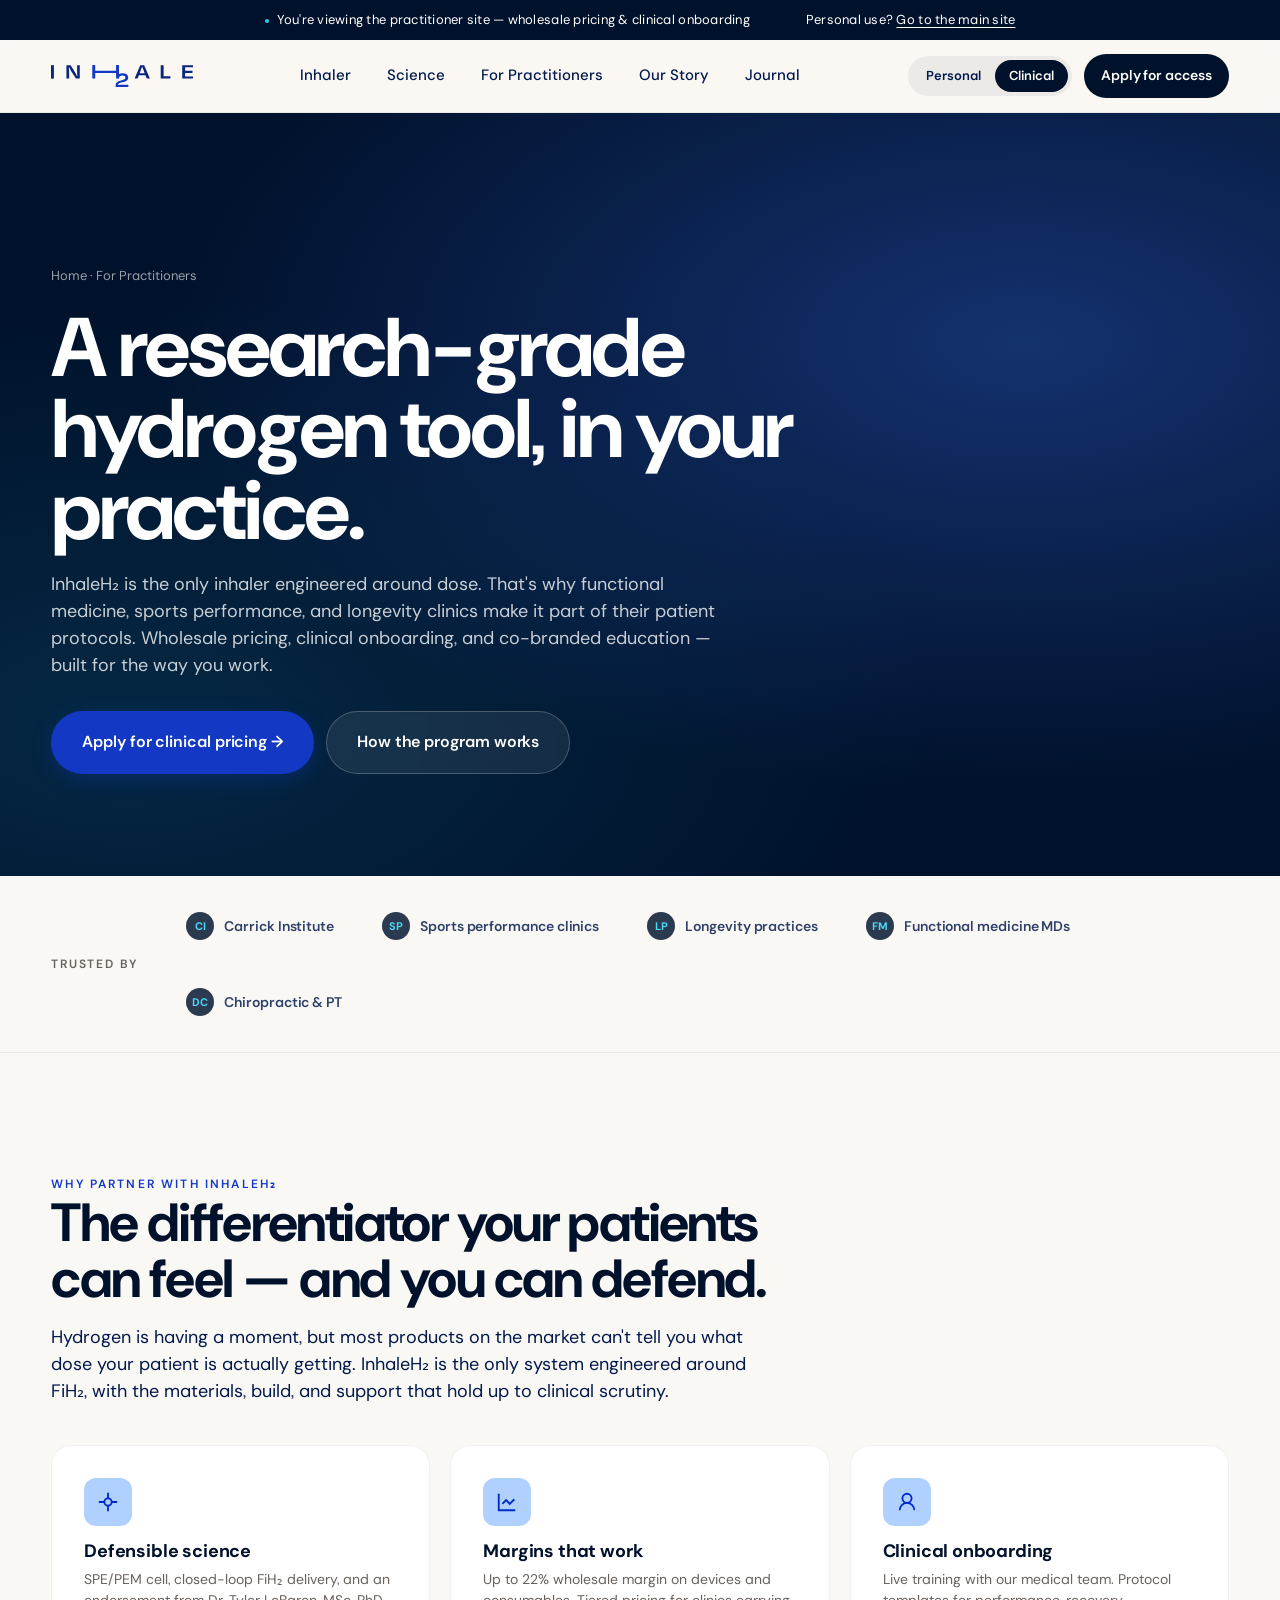
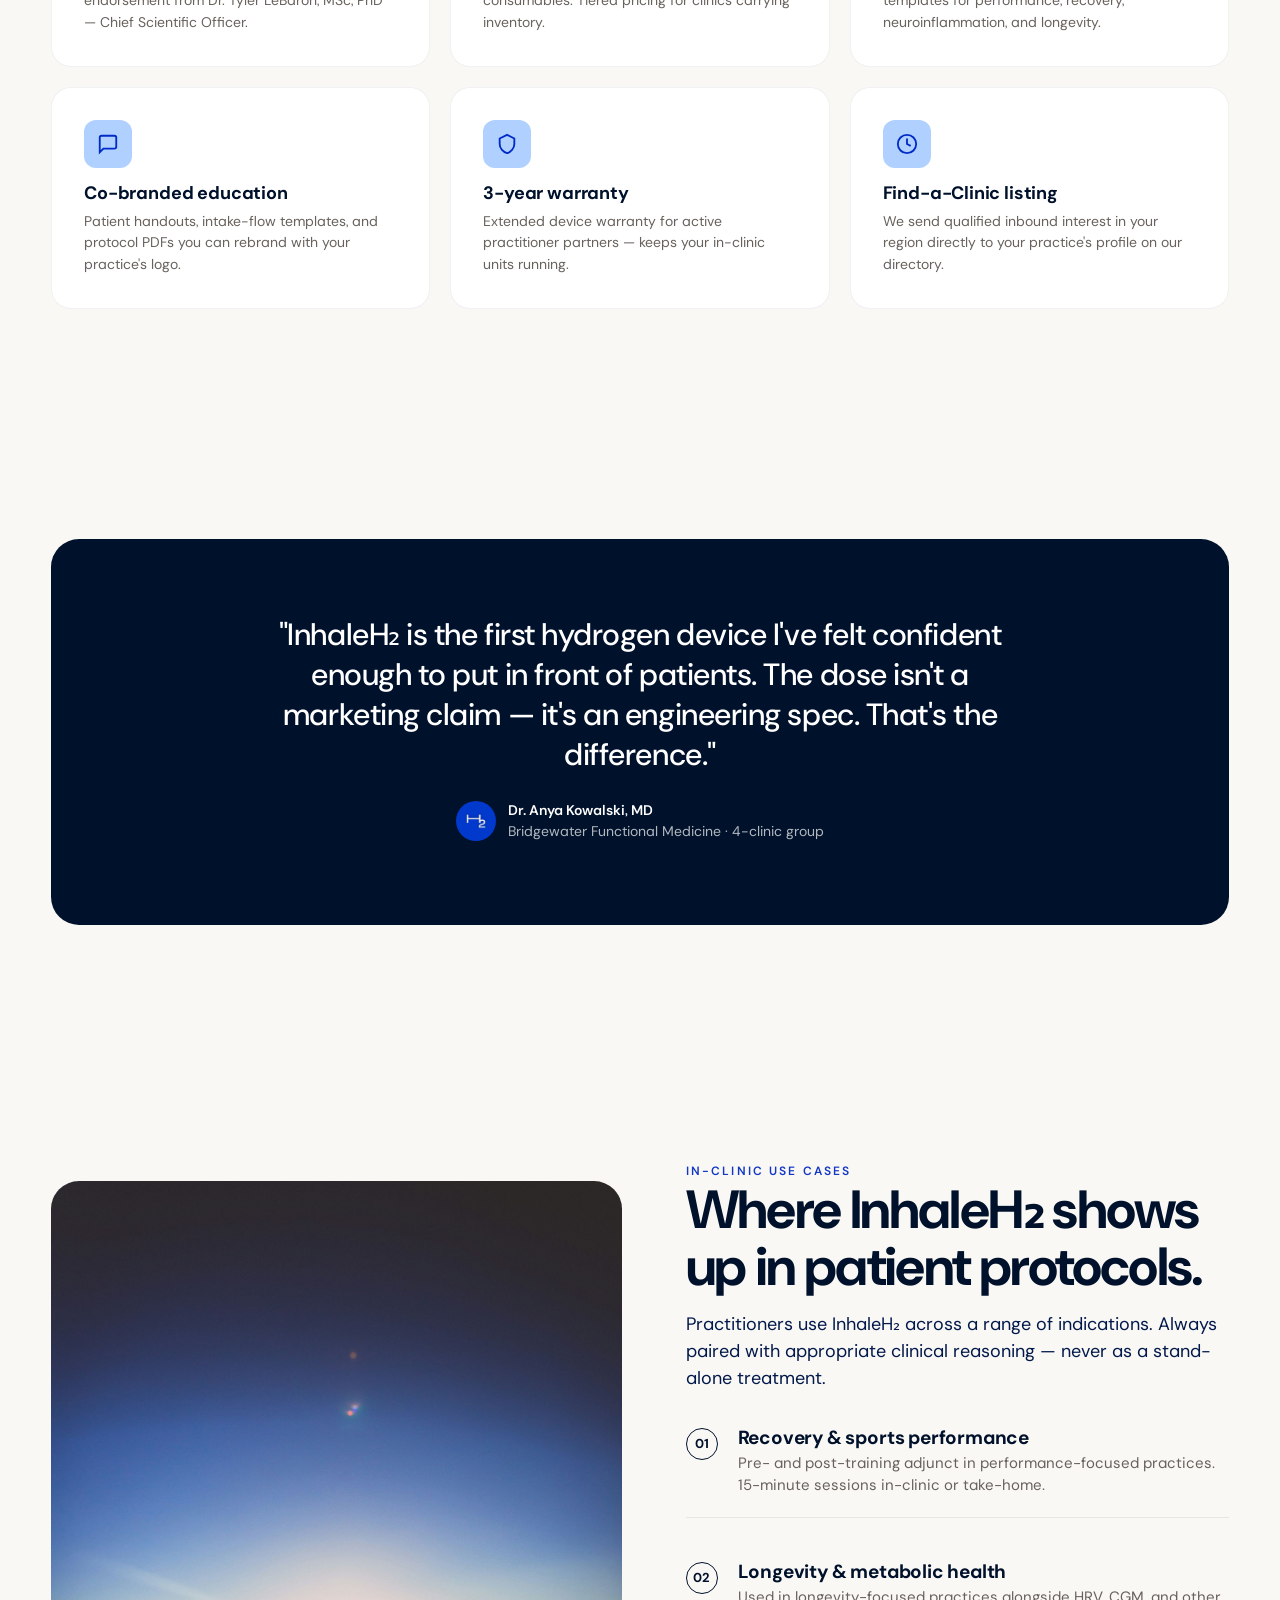
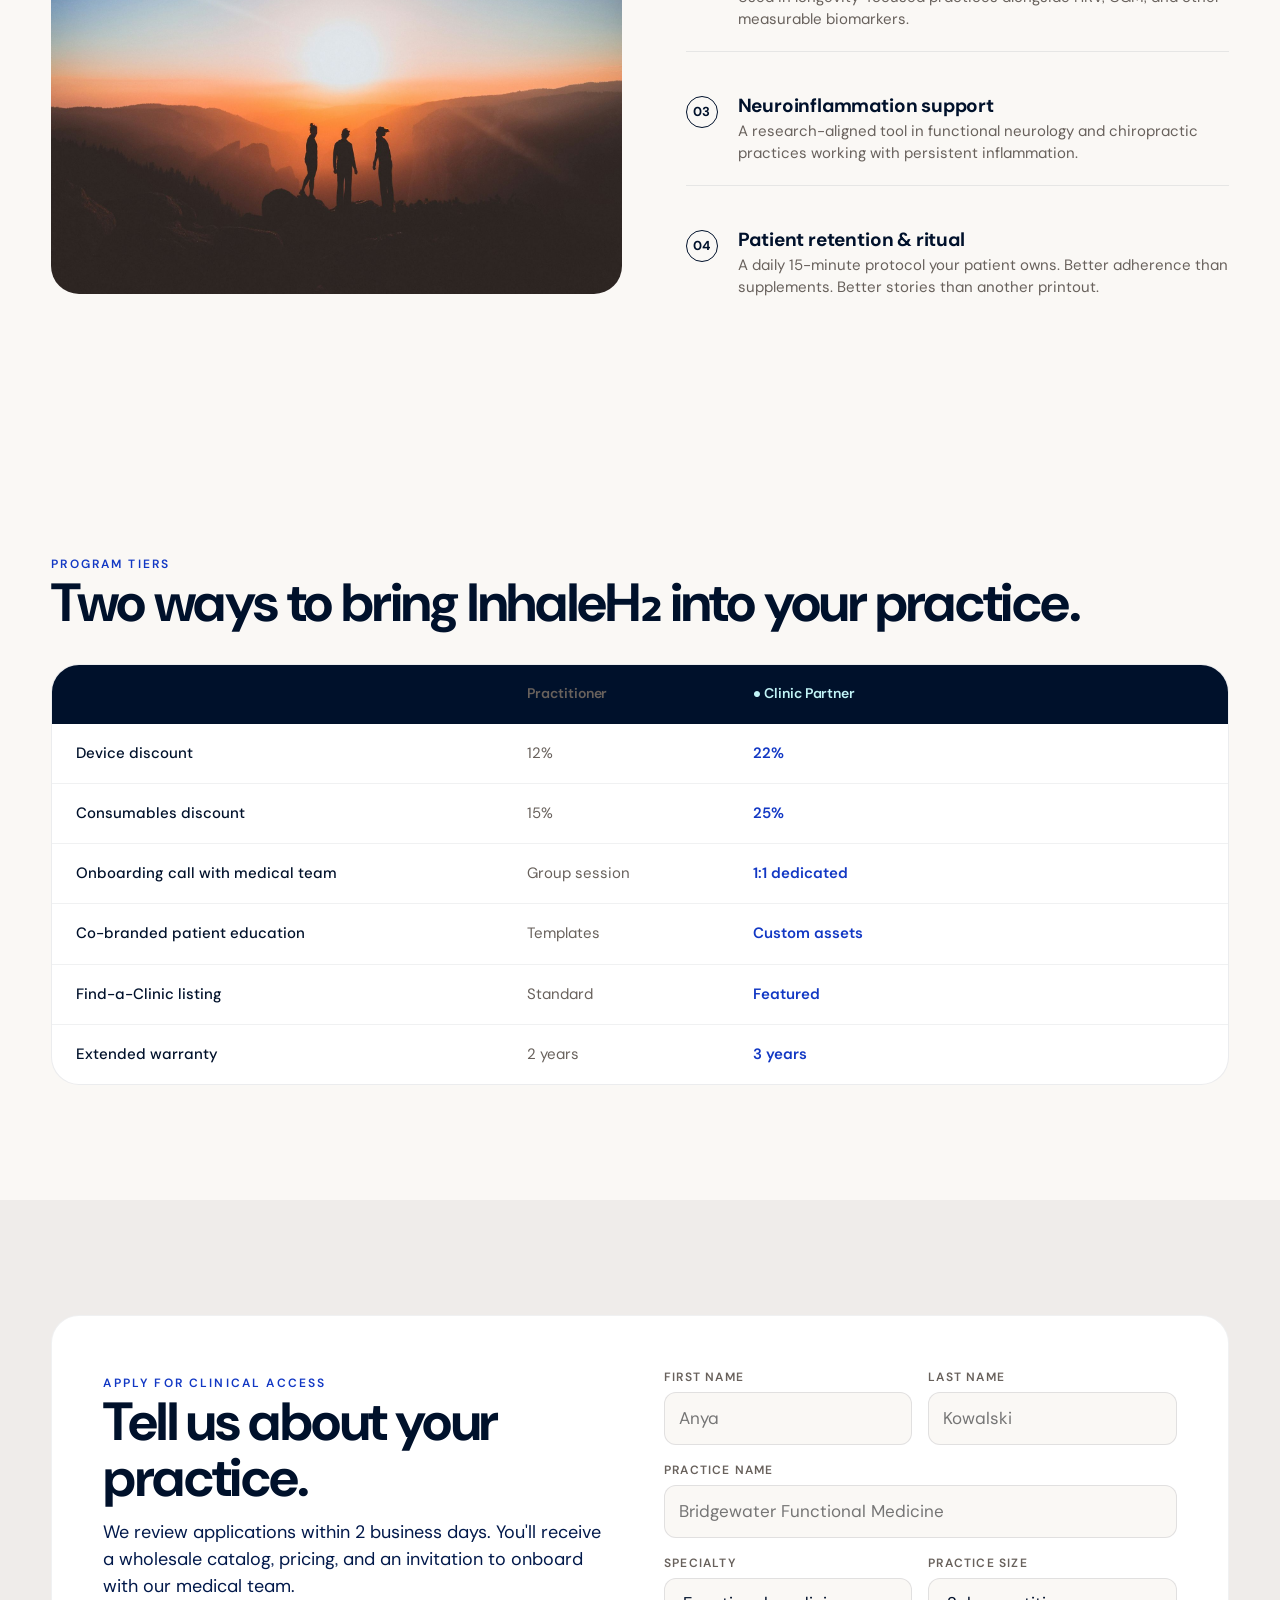
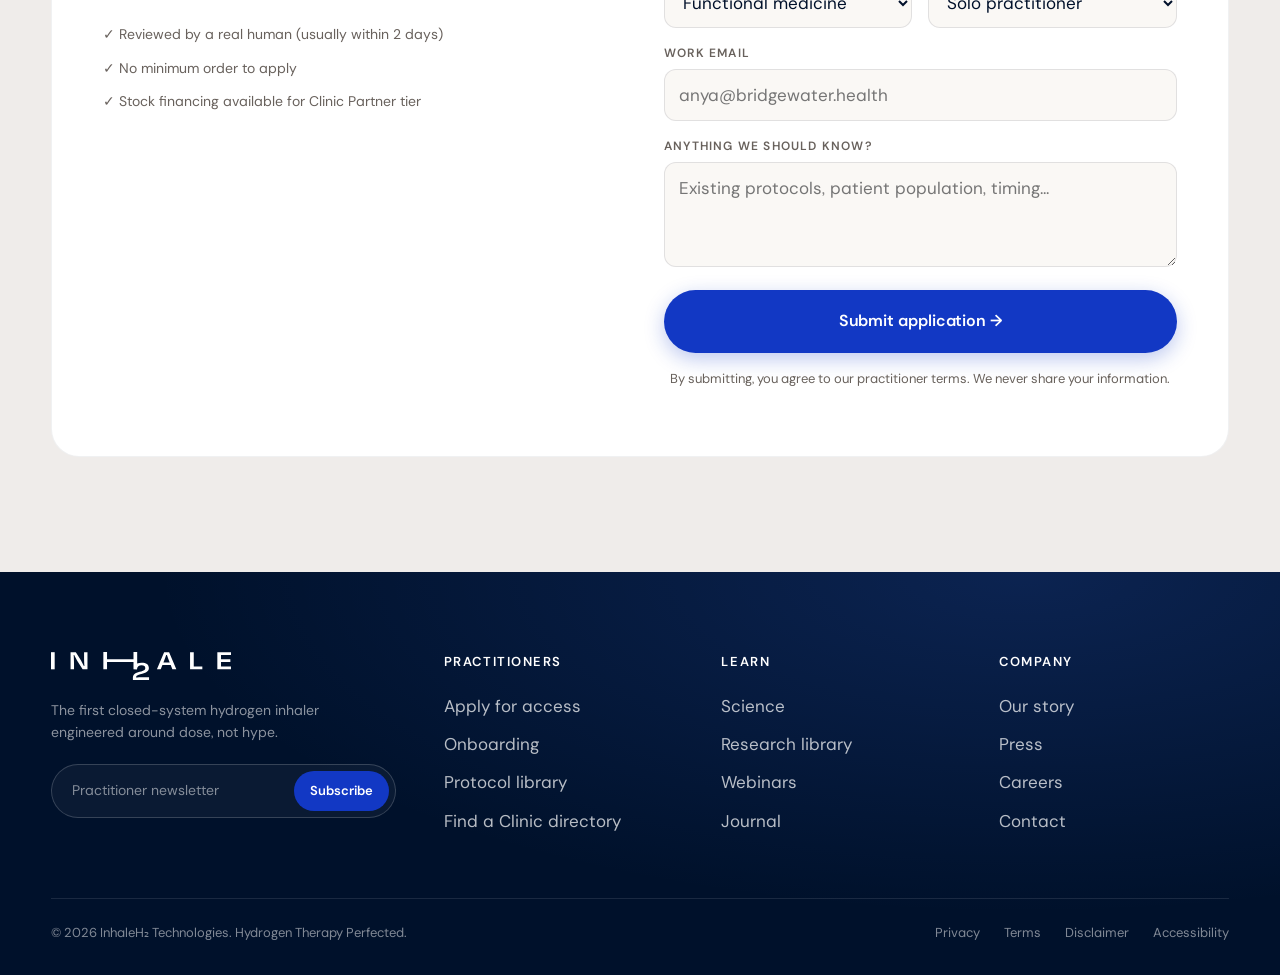
==== commit 9c5e91ee: "Add Our Story and Journal pages + fix nav links Add Our Story and Journal pages + fix nav links" ====
--- a/practitioners.html
+++ b/practitioners.html
@@ -24,8 +24,8 @@
       <a href="product.html">Inhaler</a>
       <a href="science.html">Science</a>
       <a href="practitioners.html">For Practitioners</a>
-      <a href="#">Find a Clinic</a>
-      <a href="#">Journal</a>
+      <a href="story.html">Our Story</a>
+      <a href="journal.html">Journal</a>
     </nav>
     <div class="nav-actions">
       <div class="audience-toggle">
@@ -270,8 +270,8 @@
         <div class="newsletter"><input type="email" placeholder="Practitioner newsletter" /><button>Subscribe</button></div>
       </div>
       <div class="footer-col"><h5>Practitioners</h5><ul><li><a href="#apply">Apply for access</a></li><li><a href="#">Onboarding</a></li><li><a href="#">Protocol library</a></li><li><a href="#">Find a Clinic directory</a></li></ul></div>
-      <div class="footer-col"><h5>Learn</h5><ul><li><a href="science.html">Science</a></li><li><a href="#">Research library</a></li><li><a href="#">Webinars</a></li><li><a href="#">Journal</a></li></ul></div>
-      <div class="footer-col"><h5>Company</h5><ul><li><a href="#">Our story</a></li><li><a href="#">Press</a></li><li><a href="#">Careers</a></li><li><a href="#">Contact</a></li></ul></div>
+      <div class="footer-col"><h5>Learn</h5><ul><li><a href="science.html">Science</a></li><li><a href="#">Research library</a></li><li><a href="#">Webinars</a></li><li><a href="journal.html">Journal</a></li></ul></div>
+      <div class="footer-col"><h5>Company</h5><ul><li><a href="story.html">Our story</a></li><li><a href="#">Press</a></li><li><a href="#">Careers</a></li><li><a href="#">Contact</a></li></ul></div>
     </div>
     <div class="footer-bottom">
       <div>© 2026 InhaleH₂ Technologies. Hydrogen Therapy Perfected.</div>
@@ -281,5 +281,3 @@
 </footer>
 
 <script src="assets/js/site.js"></script>
-</body>
-</html>
